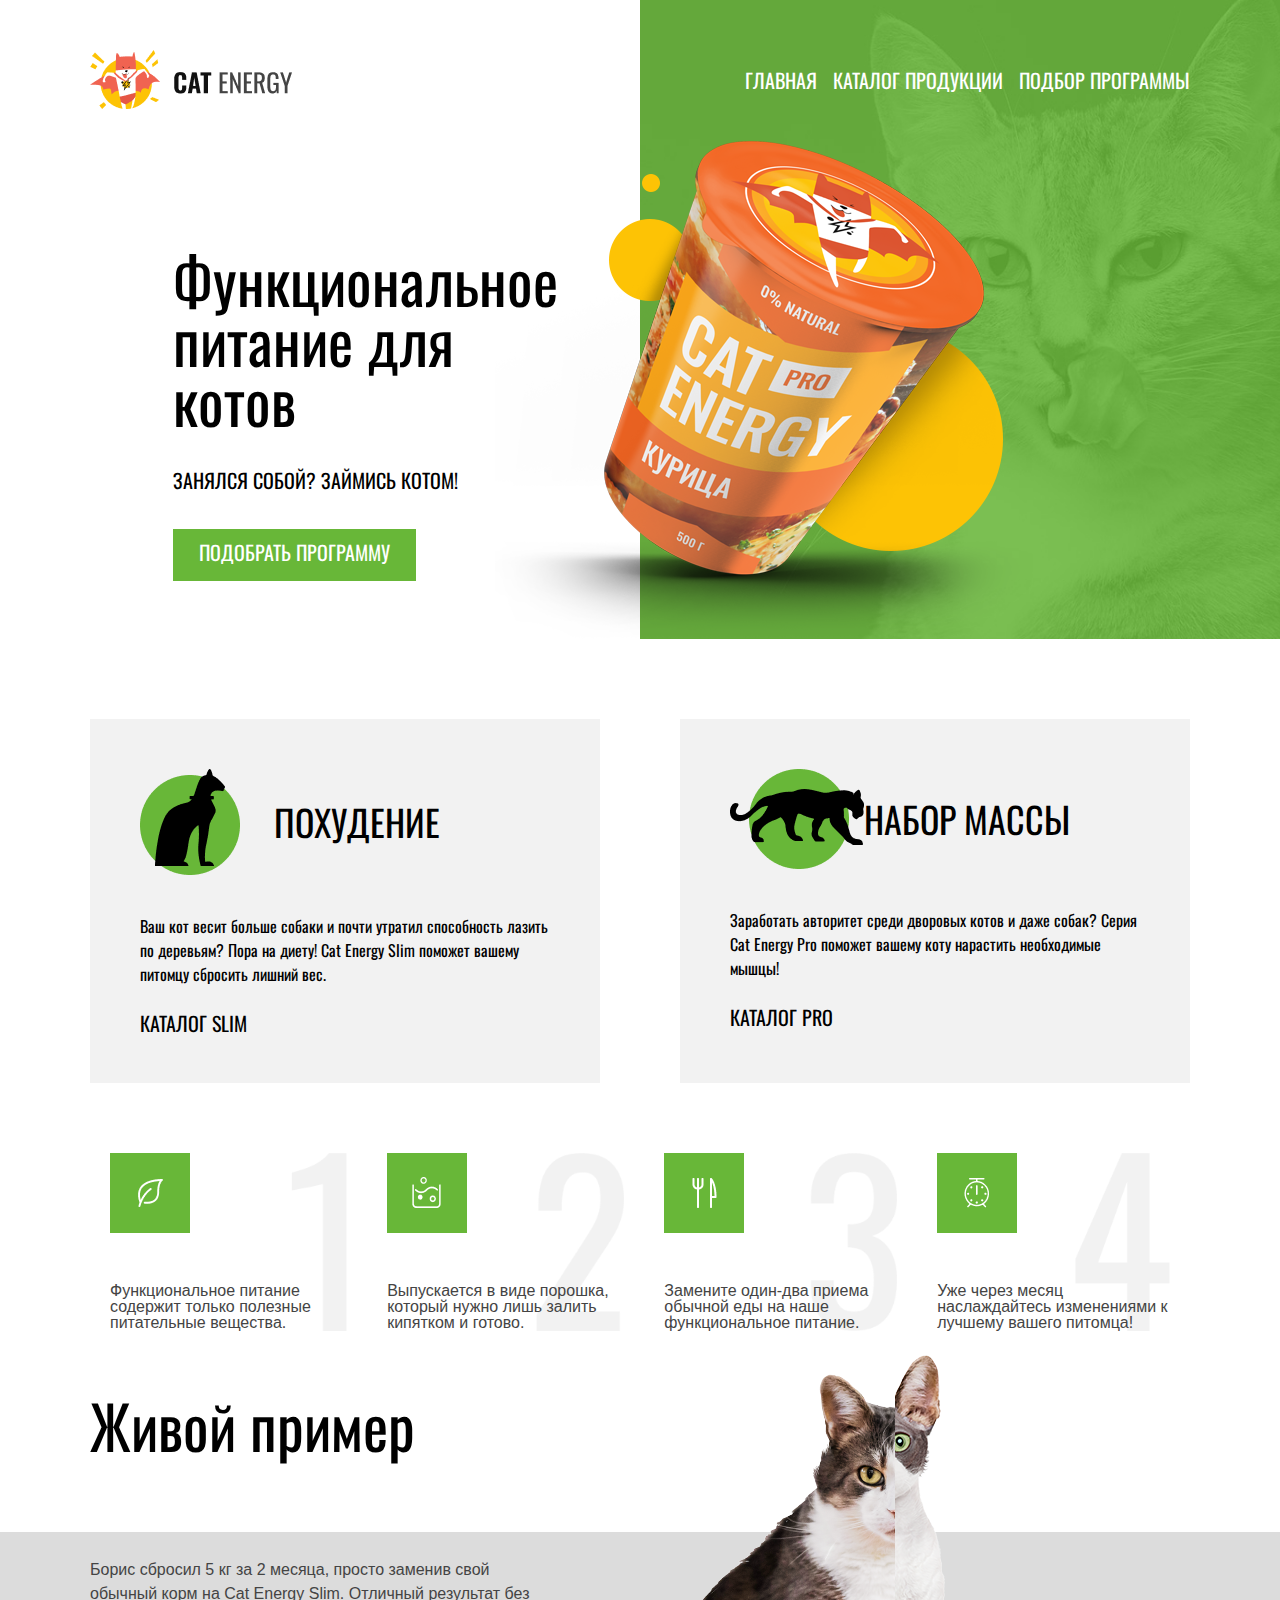
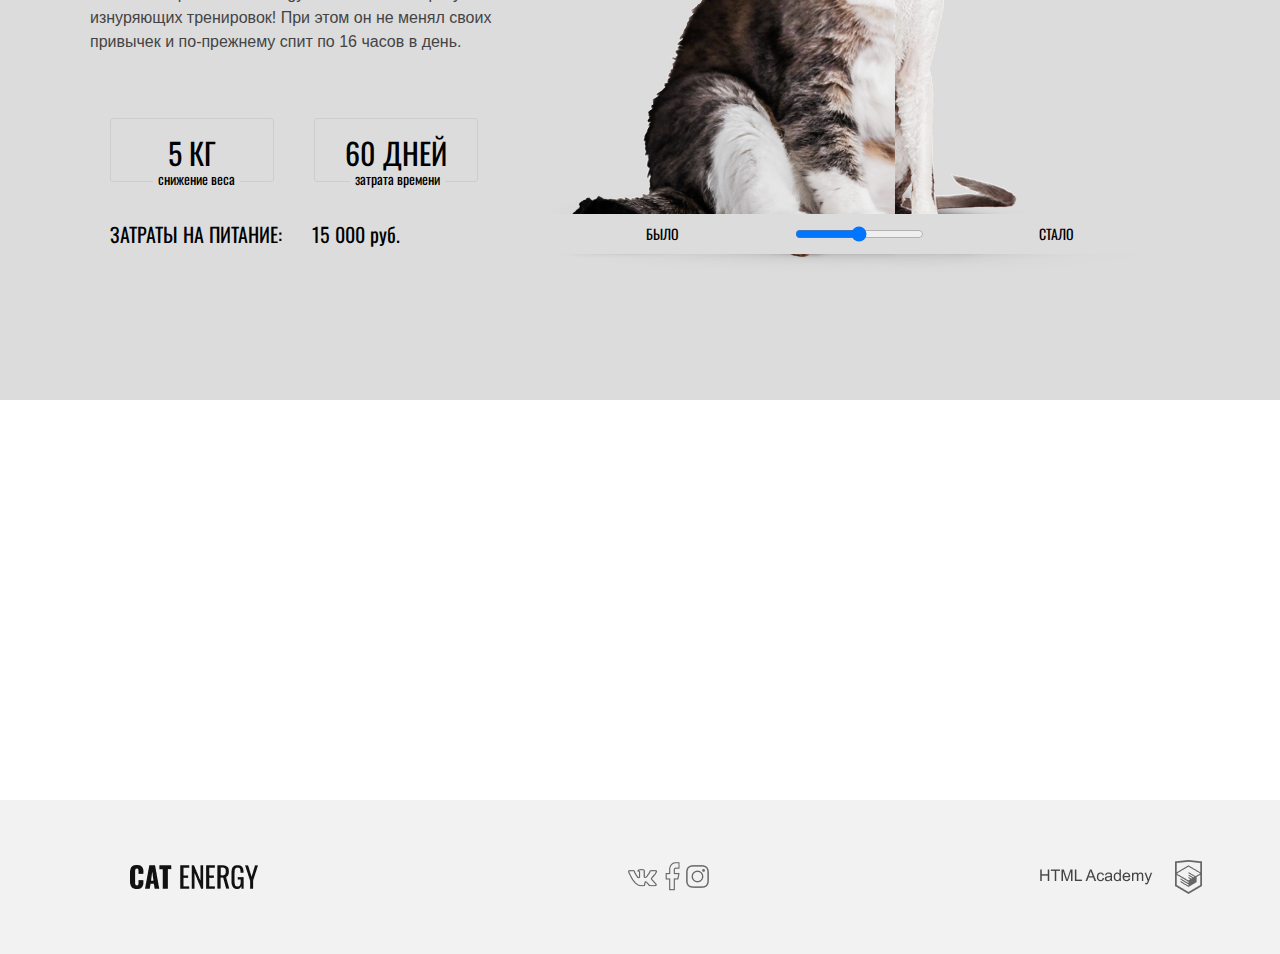
==== index.html @ 14d4b5c2 "Add files via upload" ====
<!DOCTYPE html>
<html lang="ru">

<head>
	<title>Cat Energy</title>
	<link rel="stylesheet" href="css/style.css">
	<meta http-equiv="Content-type" content="text/html;charset=UTF-8">
	<meta name="viewport" content="width=device-width, initial-scale=1.0 maximum-scale=1.0, user-scalable=0">
	<link rel="preconnect" href="https://fonts.googleapis.com">
	<link rel="preconnect" href="https://fonts.gstatic.com" crossorigin>
	<link href="https://fonts.googleapis.com/css2?family=Oswald&display=swap" rel="stylesheet">
	<link rel="shortcun icon" href="img/favicon.ico">
</head>

<body>
	<div class="wrapper">
		<main class="page">
			<div class="mainpage">
				<div class="container">
					<div class="mainpage_bg ibg"><img src="img/img/02.png" alt=""></div>
					<div class="mainpage__row">
						<div class="mainpage__left left">
							<div class="left__title">
								Функциональное питание для котов
							</div>
							<div class="left__slogan">
								Занялся собой? Займись котом!
							</div>
							<div class="left__btn"><a href="*">подобрать программу</a></div>
						</div>
						<div class="mainpage__right right">
							<div class="right__img">
								<img src="/img/img/01.png" alt="">
							</div>
						</div>
					</div>
				</div>
			</div>
			<header class="header">
				<div class="container">
					<nav class="header__menu menu">
						<div class="header__logo"><img src="/img/icon/logo.png" alt="logo"></div>
						<div class="menu__body">
							<ul class="menu__list">
								<li><a href="*" class="menu__link">главная</a></li>
								<li><a href="*" class="menu__link">каталог продукции</a></li>
								<li><a href="*" class="menu__link">подбор программы</a></li>
							</ul>
						</div>
					</nav>
					<div class="menu__icon icon-menu">
						<span></span>
						<span></span>
						<span></span>
					</div>
				</div>
			</header>
			<section class="content">
				<div class="container">
					<div class="content__deal deal">
						<div class="deal__row">
							<div class="deal__item">
								<div class="deal__logo">
									<div class="deal__logo_img">
										<img src="/img/img/03.png" alt="">
									</div>
									<div class="deal__logo_title">похудение</div>
								</div>
								<div class="deal__text">
									Ваш кот весит больше собаки и почти утратил способность
									лазить по деревьям? Пора на диету! Cat Energy Slim поможет
									вашему питомцу сбросить лишний вес.
								</div>
								<div class="deal__btn">
									<a href="*">Каталог Slim</a>
								</div>
							</div>
							<div class="deal__item">
								<div class="deal__logo">
									<div class="deal__logo_img">
										<img src="/img/img/04.png" alt="">
									</div>
									<div class="deal__logo_title">набор массы</div>
								</div>
								<div class="deal__text">
									Заработать авторитет среди дворовых котов и даже собак?
									Серия Cat Energy Pro поможет вашему коту нарастить
									необходимые мышцы!
								</div>
								<div class="deal__btn">
									<a href="*">каталог pro</a>
								</div>
							</div>
						</div>
					</div>
					<div class="content__how how">
						<div class="how__rows">
							<div class="how__row">
								<div class="how__item">
									<div class="how__logo">
										<img src="/img/icon/02.png" alt="">
									</div>
									<div class="how__text">
										Функциональное питание
										содержит только полезные
										питательные вещества.
									</div>
								</div>
								<div class="how__item_2">
									<div class="how__logo">
										<img src="/img/icon/03.png" alt="">
									</div>
									<div class="how__text">
										Выпускается в виде порошка,
										который нужно лишь залить
										кипятком и готово.
									</div>
								</div>
							</div>
							<div class="how__row">
								<div class="how__item_3">
									<div class="how__logo">
										<img src="/img/icon/04.png" alt="">
									</div>
									<div class="how__text">
										Замените один-два приема
										обычной еды на наше
										функциональное питание.
									</div>
								</div>
								<div class="how__item_4">
									<div class="how__logo">
										<img src="/img/icon/05.png" alt="">
									</div>
									<div class="how__text">
										Уже через месяц наслаждайтесь
										изменениями к лучшему
										вашего питомца!
									</div>
								</div>
							</div>
						</div>
					</div>
				</div>
			</section>
			<section class="exemple">
				<div class="container">
					<div class="exemple__grid">
						<div class="exemple__title">
							Живой пример
						</div>
						<div class="exemple__text">
							Борис сбросил 5 кг за 2 месяца, просто заменив свой
							обычный корм на Cat Energy Slim. Отличный результат
							без изнуряющих тренировок! При этом он не менял своих
							привычек и по-прежнему спит по 16 часов в день.
						</div>
						<div class="exemple__number number">
							<div class="number__row">
								<div class="number__column">
									<div class="number__title">
										5 КГ
									</div>
									<div class="number__title">
										60 ДНЕЙ
									</div>
								</div>
								<div class="number__column">
									<div class="number__subtitle">
										снижение веса
									</div>
									<div class="number__subtitle">
										затрата времени
									</div>
								</div>
							</div>
						</div>
						<div class="exemple__number_2 number">
							<div class="number__text">
								ЗАТРАТЫ НА ПИТАНИЕ:
							</div>
							<div class="number__text">
								15 000 руб.
							</div>
						</div>
						<div class="exemple__img">
							<img src="img/img/05.png" alt="">
						</div>
						<div class="exemple__roll">
							БЫЛО
							<input type="range" min="1" max="200" value="100" class="slider" id="myRange">
							СТАЛО
						</div>
					</div>
				</div>
			</section>
			<section class="map">
				<iframe
					src="https://www.google.com/maps/embed?pb=!1m18!1m12!1m3!1d32891.277355798484!2d6.223869202313588!3d43.80469170395539!2m3!1f0!2f0!3f0!3m2!1i1024!2i768!4f13.1!3m3!1m2!1s0x12cbf0300a8e88ab%3A0x1ecd38f80a29cdb5!2sPont%20du%20Galetas!5e0!3m2!1sru!2sfr!4v1651930860690!5m2!1sru!2sfr"
					width="100%" height="400" style="border:0;" allowfullscreen="" loading="lazy"
					referrerpolicy="no-referrer-when-downgrade">
				</iframe>
			</section>
			<footer class="footer">
				<div class="container">
					<div class="footer__row">
						<div class="footer__logo"><img src="/img/icon/footer-logo 2.png" alt=""></div>
						<ul class="footer__links">
							<li class="footer__link"><a href="#"><img src="/img/icon/icon_vkontakte.png" alt=""></a>
							</li>
							<li class="footer__link"><a href="#"><img src="/img/icon/icon_facebook.png" alt=""></a>
							</li>
							<li class="footer__link"><a href="#"><img src="/img/icon/icon_instagram.png" alt=""></a>
							</li>
						</ul>
						<div class="footer__copyright">
							<a href="#"><img src="img/icon/logo_html.png" alt=""></a>
						</div>
					</div>
				</div>
			</footer>
		</main>
	</div>

	<script src="js/script.js"></script>
</body>

</html>
---- css/style.css ----
@charset "UTF-8";
/*Обнуление*/
* {
  padding: 0;
  margin: 0;
  border: 0;
}

*, *:before, *:after {
  -webkit-box-sizing: border-box;
  box-sizing: border-box;
}

:focus, :active {
  outline: none;
}

a:focus, a:active {
  outline: none;
}

nav, footer, header, aside {
  display: block;
}

html, body {
  height: 100%;
  width: 100%;
  font-size: 100%;
  line-height: 1;
  font-size: 14px;
  -ms-text-size-adjust: 100%;
  -moz-text-size-adjust: 100%;
  -webkit-text-size-adjust: 100%;
}

input, button, textarea {
  font-family: lato;
}

input::-ms-clear {
  display: none;
}

button {
  cursor: pointer;
}

button::-moz-focus-inner {
  padding: 0;
  border: 0;
}

a, a:visited {
  text-decoration: none;
}

a:hover {
  text-decoration: none;
}

ul li {
  list-style: none;
}

img {
  vertical-align: top;
}

h1, h2, h3, h4, h5, h6 {
  font-size: inherit;
  font-weight: inherit;
}

/*--------------------*/
.ibg {
  background-position: center;
  background-size: cover;
  background-repeat: no-repeat;
  position: relative;
}

.ibg img {
  width: 0;
  height: 0;
  position: absolute;
  top: 0;
  left: 0;
  opacity: 0;
  visibility: hidden;
}

.wrapper {
  overflow: hidden;
  min-height: 100%;
}

.page {
  position: absolute;
  height: 100%;
  width: 100%;
  top: 0;
  left: 0;
  display: -webkit-box;
  display: -ms-flexbox;
  display: flex;
  -webkit-box-orient: vertical;
  -webkit-box-direction: normal;
      -ms-flex-direction: column;
          flex-direction: column;
  font-family: Oswald;
}

.container {
  max-width: 1130px;
  padding: 0px 15px;
  margin: 0 auto;
}

.mainpage {
  -webkit-box-flex: 0;
      -ms-flex: 0 1 100%;
          flex: 0 1 100%;
  position: relative;
}
.mainpage_bg {
  position: absolute;
  width: 50%;
  height: 100%;
  left: 50%;
  top: 0;
}
.mainpage__row {
  margin: 140px 0 0 0;
  display: -webkit-box;
  display: -ms-flexbox;
  display: flex;
  -webkit-box-pack: center;
      -ms-flex-pack: center;
          justify-content: center;
}
.mainpage__left {
  -webkit-box-flex: 0;
      -ms-flex: 0 1 37%;
          flex: 0 1 37%;
  margin: 110px 0px 0px 80px;
}
.mainpage__right {
  -webkit-box-flex: 0;
      -ms-flex: 0 1 63%;
          flex: 0 1 63%;
  margin: 0 0 0 -85px;
}

.left__title {
  font-size: 60px;
  line-height: 60px;
}
.left__slogan {
  font-size: 20px;
  line-height: 20px;
  margin: 40px 0px 52px 0px;
  text-transform: uppercase;
}
.left__btn {
  font-size: 20px;
  background: #68B738;
  padding: 8px 26px 14px 26px;
  display: inline;
  text-transform: uppercase;
}
.left__btn a {
  color: #FFF;
}
.left__btn a:hover {
  -webkit-text-decoration: underline solid #fff 2px;
          text-decoration: underline solid #fff 2px;
}

.right {
  position: relative;
}
.header {
  padding: 50px 0 0 0;
  position: absolute;
  z-index: 50;
  -webkit-box-align: center;
      -ms-flex-align: center;
          align-items: center;
  -webkit-box-pack: justify;
      -ms-flex-pack: justify;
          justify-content: space-between;
  width: 100%;
}
.header__menu {
  display: -webkit-box;
  display: -ms-flexbox;
  display: flex;
  -webkit-box-flex: 0;
      -ms-flex: 0 1 80%;
          flex: 0 1 80%;
  -webkit-box-align: center;
      -ms-flex-align: center;
          align-items: center;
  -webkit-box-pack: justify;
      -ms-flex-pack: justify;
          justify-content: space-between;
}
.header__logo {
  text-align: left;
  -webkit-box-flex: 0;
      -ms-flex: 0 1 20%;
          flex: 0 1 20%;
}

.menu__list {
  display: -webkit-box;
  display: -ms-flexbox;
  display: flex;
}
.menu__link {
  font-size: 20px;
  color: #fff;
  text-transform: uppercase;
  margin: 0px 16px;
}
.menu__link:last-child {
  margin: 0px 0px 0px 16px;
}
.menu__link:hover {
  -webkit-text-decoration: underline solid #fff 2px;
          text-decoration: underline solid #fff 2px;
}

@media (max-width: 980px) {
  .mainpage__left {
    margin: 110px 0px 0px 0px;
  }
}
@media (max-width: 925px) {
  .menu__link {
    font-size: 16px;
  }
}
@media (max-width: 868px) {
  .menu__link {
    font-size: 16px;
  }

  .left__title {
    font-size: 40px;
    line-height: 40px;
    z-index: 2;
    position: relative;
  }
  .left__slogan {
    font-size: 16px;
    line-height: 16px;
    margin: 40px 0px 50px 0px;
    z-index: 2;
    position: relative;
  }
  .left__btn {
    font-size: 16px;
    background: #68B738;
    padding: 6px 20px 10px 20px;
  }
  .left__btn a {
    color: #FFF;
  }

  .icon-menu span {
    background: #68B738;
  }
}
@media (max-width: 767px) {
  .menu__body {
    position: fixed;
    width: 100%;
    height: 100%;
    top: 0;
    left: 0;
    background: #68B738;
    padding: 150px 0 20px 0;
    overflow: auto;
    -webkit-transition: all 0.3s ease 0s;
    transition: all 0.3s ease 0s;
    -webkit-transform: translate(-100%, 0px);
            transform: translate(-100%, 0px);
  }
  .menu__body.active {
    -webkit-transform: translate(0%, 0px);
            transform: translate(0%, 0px);
  }
  .menu__list {
    -webkit-box-orient: vertical;
    -webkit-box-direction: normal;
        -ms-flex-direction: column;
            flex-direction: column;
    -webkit-box-pack: center;
        -ms-flex-pack: center;
            justify-content: center;
    -webkit-box-align: center;
        -ms-flex-align: center;
            align-items: center;
  }
  .menu__list li {
    padding: 0 0 45px 0;
  }
  .menu__list li:nth-child(2), .menu__list li:nth-child(3) {
    padding: 0 0 45px 0;
  }
  .menu__list li:nth-child(2)::after, .menu__list li:nth-child(3)::after {
    display: block;
  }
  .menu__list li:last-child {
    padding: 0;
  }
  .menu__list li:after {
    width: 4px;
    height: 4px;
    background-color: #fff;
    right: 50%;
    top: 40px;
    margin: 0 -2px 0 0;
  }
  .menu__link {
    color: #fff;
    font-size: 20px;
  }

  .icon-menu {
    z-index: 5;
    display: block;
    position: absolute;
    top: 20px;
    right: 10px;
    width: 30px;
    height: 18px;
    cursor: pointer;
  }
  .icon-menu span {
    top: 8px;
    left: 0;
    position: absolute;
    width: 100%;
    height: 2px;
    background: #000;
    -webkit-transition: all 0.3s ease 0s;
    transition: all 0.3s ease 0s;
  }
  .icon-menu span:first-child {
    top: 0px;
  }
  .icon-menu span:last-child {
    top: auto;
    bottom: 0px;
  }
  .icon-menu.active span {
    background-color: #fff;
    -webkit-transform: scale(0);
            transform: scale(0);
    -webkit-transition: all 0.3s ease 0s;
    transition: all 0.3s ease 0s;
  }
  .icon-menu.active span:first-child {
    -webkit-transform: rotate(45deg);
            transform: rotate(45deg);
    top: 8px;
    -webkit-transition: all 0.3s ease 0s;
    transition: all 0.3s ease 0s;
  }
  .icon-menu.active span:last-child {
    -webkit-transform: rotate(-45deg);
            transform: rotate(-45deg);
    bottom: 8px;
    -webkit-transition: all 0.3s ease 0s;
    transition: all 0.3s ease 0s;
  }

  .mainpage__row {
    margin: 40px 0 0 0;
    -webkit-box-orient: vertical;
    -webkit-box-direction: normal;
        -ms-flex-direction: column;
            flex-direction: column;
    -webkit-box-align: center;
        -ms-flex-align: center;
            align-items: center;
  }
  .mainpage_bg {
    display: none;
  }

  .left__btn {
    z-index: 2;
    position: relative;
  }

  .header__logo {
    position: absolute;
    top: 1px;
    left: 32%;
    z-index: 2;
  }
}
@media (max-width: 480px) {
  .header__logo {
    position: absolute;
    top: 1px;
    left: 20%;
    z-index: 2;
  }

  .header {
    margin: 10px 0 10px 0;
    position: relative;
    -webkit-box-ordinal-group: 2;
        -ms-flex-order: 1;
            order: 1;
  }

  .mainpage {
    -webkit-box-ordinal-group: 3;
        -ms-flex-order: 2;
            order: 2;
  }
  .mainpage__row {
    margin: 0;
    -webkit-box-orient: vertical;
    -webkit-box-direction: normal;
        -ms-flex-direction: column;
            flex-direction: column;
  }
  .mainpage_bg {
    display: block;
    position: absolute;
    width: 100%;
    height: 60%;
    left: 0;
    top: 0;
    top: 60px;
  }
  .mainpage__right img {
    width: 90%;
    height: 90%;
    top: 10;
    left: 10%;
    position: relative;
    -o-object-fit: contain;
       object-fit: contain;
  }

  .left {
    color: #FFF;
    text-align: center;
  }
  .left__title {
    font-size: 36px;
  }
  .left__slogan {
    font-size: 14px;
  }
  .left__btn {
    position: absolute;
    font-size: 20px;
    top: 80%;
    left: 10%;
    padding: 7px 60px;
  }
}
.content {
  -webkit-box-ordinal-group: 4;
      -ms-flex-order: 3;
          order: 3;
}

.deal__row {
  display: -webkit-box;
  display: -ms-flexbox;
  display: flex;
}
.deal__item {
  -webkit-box-flex: 0;
      -ms-flex: 0 1 50%;
          flex: 0 1 50%;
  padding: 50px;
  background: #f2f2f2;
  margin: 80px 40px 70px 0px;
}
.deal__item:last-child {
  margin: 80px 0px 70px 40px;
}
.deal__logo {
  display: -webkit-box;
  display: -ms-flexbox;
  display: flex;
  -webkit-box-align: center;
      -ms-flex-align: center;
          align-items: center;
}
.deal__logo_img {
  -webkit-box-flex: 0;
      -ms-flex: 0 1 134px;
          flex: 0 1 134px;
}
.deal__logo_title {
  text-align: left;
  font-size: 36px;
  text-transform: uppercase;
}
.deal__text {
  font-size: 16px;
  line-height: 24px;
  margin: 39px 0 27px 0;
}
.deal__btn {
  display: -webkit-box;
  display: -ms-flexbox;
  display: flex;
  -webkit-box-align: center;
      -ms-flex-align: center;
          align-items: center;
  vertical-align: center;
  -webkit-box-pack: justify;
      -ms-flex-pack: justify;
          justify-content: space-between;
  font-size: 20px;
  text-transform: uppercase;
  -webkit-box-pack: left;
      -ms-flex-pack: left;
          justify-content: left;
}
.deal__btn a {
  color: #000;
}
.deal__btn :hover {
  -webkit-text-decoration: underline #000 2px solid;
          text-decoration: underline #000 2px solid;
}

@media (max-width: 900px) {
  .deal__item {
    padding: 30px;
    margin: 20px 20px;
  }
  .deal__item:last-child {
    margin: 20px 20px;
  }
}
@media (max-width: 767px) {
  .deal__row {
    -webkit-box-orient: vertical;
    -webkit-box-direction: normal;
        -ms-flex-direction: column;
            flex-direction: column;
  }
}
.how__rows {
  display: -webkit-box;
  display: -ms-flexbox;
  display: flex;
}
.how__row {
  display: -webkit-box;
  display: -ms-flexbox;
  display: flex;
  -webkit-box-align: center;
      -ms-flex-align: center;
          align-items: center;
  -webkit-box-pack: justify;
      -ms-flex-pack: justify;
          justify-content: space-between;
}
.how__item {
  display: -webkit-box;
  display: -ms-flexbox;
  display: flex;
  -webkit-box-orient: vertical;
  -webkit-box-direction: normal;
      -ms-flex-direction: column;
          flex-direction: column;
  -webkit-box-pack: justify;
      -ms-flex-pack: justify;
          justify-content: space-between;
  -webkit-box-flex: 0;
      -ms-flex: 0 1 50%;
          flex: 0 1 50%;
  margin: 20px 20px 20px 20px;
  font-family: Arial, "Helvetica Neue", Helvetica, sans-serif;
  font-size: 16px;
  color: #444;
  position: relative;
  background: url(/img/icon/1.png) no-repeat right;
  background-size: contain;
  height: 100%;
}
.how__item_2 {
  display: -webkit-box;
  display: -ms-flexbox;
  display: flex;
  -webkit-box-orient: vertical;
  -webkit-box-direction: normal;
      -ms-flex-direction: column;
          flex-direction: column;
  -webkit-box-pack: justify;
      -ms-flex-pack: justify;
          justify-content: space-between;
  -webkit-box-flex: 0;
      -ms-flex: 0 1 50%;
          flex: 0 1 50%;
  margin: 20px 20px 20px 20px;
  font-family: Arial, "Helvetica Neue", Helvetica, sans-serif;
  font-size: 16px;
  color: #444;
  position: relative;
  background: url(/img/icon/2.png) no-repeat right;
  background-size: contain;
  height: 100%;
}
.how__item_3 {
  display: -webkit-box;
  display: -ms-flexbox;
  display: flex;
  -webkit-box-orient: vertical;
  -webkit-box-direction: normal;
      -ms-flex-direction: column;
          flex-direction: column;
  -webkit-box-pack: justify;
      -ms-flex-pack: justify;
          justify-content: space-between;
  -webkit-box-flex: 0;
      -ms-flex: 0 1 50%;
          flex: 0 1 50%;
  margin: 20px 20px 20px 20px;
  font-family: Arial, "Helvetica Neue", Helvetica, sans-serif;
  font-size: 16px;
  color: #444;
  position: relative;
  background: url(/img/icon/3.png) no-repeat right;
  background-size: contain;
  height: 100%;
}
.how__item_4 {
  display: -webkit-box;
  display: -ms-flexbox;
  display: flex;
  -webkit-box-orient: vertical;
  -webkit-box-direction: normal;
      -ms-flex-direction: column;
          flex-direction: column;
  -webkit-box-pack: justify;
      -ms-flex-pack: justify;
          justify-content: space-between;
  -webkit-box-flex: 0;
      -ms-flex: 0 1 50%;
          flex: 0 1 50%;
  margin: 20px 20px 20px 20px;
  font-family: Arial, "Helvetica Neue", Helvetica, sans-serif;
  font-size: 16px;
  color: #444;
  position: relative;
  background: url(/img/icon/4.png) no-repeat right;
  background-size: contain;
  height: 100%;
}
.how__logo {
  height: 100%;
  width: 100%;
}
.how__text {
  padding: 10px 0 0 0;
}

@media (max-width: 800px) {
  .how__row {
    margin: 0;
  }
  .how__rows {
    -webkit-box-orient: vertical;
    -webkit-box-direction: normal;
        -ms-flex-direction: column;
            flex-direction: column;
  }
  .how__item {
    margin: 0 60px 20px 20px;
  }
  .how__item_2 {
    margin: 0 20px 20px 60px;
  }
  .how__item_3 {
    margin: 0 60px 20px 20px;
  }
  .how__item_4 {
    margin: 0 20px 20px 60px;
  }
}
@media (max-width: 480px) {
  .how__row {
    margin: 0;
    -webkit-box-orient: vertical;
    -webkit-box-direction: normal;
        -ms-flex-direction: column;
            flex-direction: column;
  }
  .how__item {
    margin: 20px 25%;
  }
  .how__item_2 {
    margin: 20px 25%;
  }
  .how__item_3 {
    margin: 20px 25%;
  }
  .how__item_4 {
    margin: 20px 25%;
  }
}
.exemple {
  -webkit-box-ordinal-group: 5;
      -ms-flex-order: 4;
          order: 4;
  background: -webkit-gradient(linear, left bottom, left top, from(gainsboro), color-stop(70%, gainsboro), color-stop(70%, white));
  background: linear-gradient(0deg, gainsboro 0%, gainsboro 70%, white 70%);
  max-width: 100%;
  padding: 20px 0px 60px 0px;
}
.exemple__grid {
  display: -ms-grid;
  display: grid;
  -ms-grid-columns: 40% 60%;
  grid-template-columns: 40% 60%;
  -ms-grid-rows: minmax(160px, 0.4fr) minmax(140px, 0.4fr) 120px 40px;
  grid-template-rows: minmax(160px, 0.4fr) minmax(140px, 0.4fr) 120px 40px;
}
.exemple__grid > *:nth-child(1) {
  -ms-grid-row: 1;
  -ms-grid-column: 1;
}
.exemple__grid > *:nth-child(2) {
  -ms-grid-row: 1;
  -ms-grid-column: 2;
}
.exemple__grid > *:nth-child(3) {
  -ms-grid-row: 2;
  -ms-grid-column: 1;
}
.exemple__grid > *:nth-child(4) {
  -ms-grid-row: 2;
  -ms-grid-column: 2;
}
.exemple__grid > *:nth-child(5) {
  -ms-grid-row: 3;
  -ms-grid-column: 1;
}
.exemple__grid > *:nth-child(6) {
  -ms-grid-row: 3;
  -ms-grid-column: 2;
}
.exemple__grid > *:nth-child(7) {
  -ms-grid-row: 4;
  -ms-grid-column: 1;
}
.exemple__grid > *:nth-child(8) {
  -ms-grid-row: 4;
  -ms-grid-column: 2;
}
.exemple__title {
  padding: 10% 0 0 0;
  font-family: Oswald;
  font-size: 60px;
}
.exemple__text {
  padding: 8% 0 0 0;
  font-family: Arial, "Helvetica Neue", Helvetica, sans-serif;
  color: #444;
  font-size: 16px;
  line-height: 24px;
}
.exemple__number {
  display: -webkit-box;
  display: -ms-flexbox;
  display: flex;
}
.exemple__number_2 {
  display: -webkit-box;
  display: -ms-flexbox;
  display: flex;
}
.exemple__img {
  -ms-grid-row: 1;
  -ms-grid-row-span: 3;
  grid-row: 1/4;
  -ms-grid-column: 2;
  -ms-grid-column-span: 1;
  grid-column: 2/3;
}
.exemple__roll {
  display: -webkit-box;
  display: -ms-flexbox;
  display: flex;
  -webkit-box-align: center;
      -ms-flex-align: center;
          align-items: center;
  -webkit-box-pack: space-evenly;
      -ms-flex-pack: space-evenly;
          justify-content: space-evenly;
  text-align: center;
  -webkit-appearance: none;
  -moz-appearance: none;
       appearance: none;
  width: 100%;
  background: #dcdcdc;
  outline: none;
  opacity: 1;
  -webkit-transition: opacity 0.2s;
  transition: opacity 0.2s;
}

.number {
  -webkit-box-align: center;
      -ms-flex-align: center;
          align-items: center;
}
.number__row {
  display: -webkit-box;
  display: -ms-flexbox;
  display: flex;
  -webkit-box-align: center;
      -ms-flex-align: center;
          align-items: center;
  -webkit-box-orient: vertical;
  -webkit-box-direction: normal;
      -ms-flex-direction: column;
          flex-direction: column;
}
.number__column {
  display: -webkit-box;
  display: -ms-flexbox;
  display: flex;
  -webkit-box-align: center;
      -ms-flex-align: center;
          align-items: center;
}
.number__title {
  margin: 0px 20px 4px 20px;
  font-size: 30px;
  line-height: 37px;
  padding: 15px 30px 10px 30px;
  border: 1px solid #CDCDCD;
  border-radius: 3px;
}
.number__title:first-child {
  padding: 15px 57px 10px 57px;
}
.number__subtitle {
  margin: -15px 50px 0px 60px;
  padding: 1px 5px 5px 5px;
  background-color: #dcdcdc;
}
.number__text {
  font-size: 20px;
  line-height: 20px;
  margin: 0 10px 0 20px;
}

@media (max-width: 1060px) {
  .number__title {
    font-size: 24px;
  }
  .number__subtitle {
    font-size: 12px;
  }
}
@media (max-width: 990px) {
  .exemple {
    background: -webkit-gradient(linear, left bottom, left top, from(gainsboro), color-stop(85%, gainsboro), color-stop(85%, white));
    background: linear-gradient(0deg, gainsboro 0%, gainsboro 85%, white 85%);
    padding: 20px 0px 0px 0px;
  }
  .exemple__grid {
    display: -ms-grid;
    display: grid;
    -ms-grid-columns: 50% 50%;
    grid-template-columns: 50% 50%;
    -ms-grid-rows: minmax(100px, 0.4fr) minmax(80px, 0.4fr) 120px minmax(80px, 100%) 80px;
    grid-template-rows: minmax(100px, 0.4fr) minmax(80px, 0.4fr) 120px minmax(80px, 100%) 80px;
  }
  .exemple__grid > *:nth-child(1) {
    -ms-grid-row: 1;
    -ms-grid-column: 1;
  }
  .exemple__grid > *:nth-child(2) {
    -ms-grid-row: 1;
    -ms-grid-column: 2;
  }
  .exemple__grid > *:nth-child(3) {
    -ms-grid-row: 2;
    -ms-grid-column: 1;
  }
  .exemple__grid > *:nth-child(4) {
    -ms-grid-row: 2;
    -ms-grid-column: 2;
  }
  .exemple__grid > *:nth-child(5) {
    -ms-grid-row: 3;
    -ms-grid-column: 1;
  }
  .exemple__grid > *:nth-child(6) {
    -ms-grid-row: 3;
    -ms-grid-column: 2;
  }
  .exemple__grid > *:nth-child(7) {
    -ms-grid-row: 4;
    -ms-grid-column: 1;
  }
  .exemple__grid > *:nth-child(8) {
    -ms-grid-row: 4;
    -ms-grid-column: 2;
  }
  .exemple__grid > *:nth-child(9) {
    -ms-grid-row: 5;
    -ms-grid-column: 1;
  }
  .exemple__grid > *:nth-child(10) {
    -ms-grid-row: 5;
    -ms-grid-column: 2;
  }
  .exemple__title {
    padding: 0;
    -ms-grid-row: 1;
    -ms-grid-row-span: 1;
    grid-row: 1/2;
    -ms-grid-column: 1;
    -ms-grid-column-span: 2;
    grid-column: 1/3;
  }
  .exemple__text {
    padding: 0;
    -ms-grid-row: 2;
    -ms-grid-row-span: 1;
    grid-row: 2/3;
    -ms-grid-column: 1;
    -ms-grid-column-span: 2;
    grid-column: 1/3;
  }
  .exemple__number {
    -ms-grid-row: 3;
    -ms-grid-row-span: 1;
    grid-row: 3/4;
    -ms-grid-column: 1;
    -ms-grid-column-span: 1;
    grid-column: 1/2;
  }
  .exemple__number_2 {
    -ms-grid-row: 3;
    -ms-grid-row-span: 1;
    grid-row: 3/4;
    -ms-grid-column: 2;
    -ms-grid-column-span: 1;
    grid-column: 2/3;
  }
  .exemple__img {
    -ms-grid-row: 4;
    -ms-grid-row-span: 1;
    grid-row: 4/5;
    -ms-grid-column: 1;
    -ms-grid-column-span: 2;
    grid-column: 1/3;
    height: 100%;
    width: 100%;
    position: relative;
    text-align: center;
  }
  .exemple__img img {
    -o-object-fit: contain;
       object-fit: contain;
    height: 100%;
    width: 100%;
    position: relative;
    left: 0;
    top: 0;
  }
  .exemple__roll {
    margin: -250px 0 0 0;
    -ms-grid-row: 5;
    -ms-grid-row-span: 1;
    grid-row: 5/6;
    -ms-grid-column: 1;
    -ms-grid-column-span: 2;
    grid-column: 1/3;
  }

  .number {
    -webkit-box-align: center;
        -ms-flex-align: center;
            align-items: center;
  }
  .number__row {
    display: -webkit-box;
    display: -ms-flexbox;
    display: flex;
    -webkit-box-align: center;
        -ms-flex-align: center;
            align-items: center;
    -webkit-box-orient: vertical;
    -webkit-box-direction: normal;
        -ms-flex-direction: column;
            flex-direction: column;
  }
  .number__column {
    display: -webkit-box;
    display: -ms-flexbox;
    display: flex;
    -webkit-box-align: center;
        -ms-flex-align: center;
            align-items: center;
  }
  .number__title {
    margin: 0px 20px 4px 20px;
    font-size: 30px;
    line-height: 37px;
    padding: 15px 30px 10px 30px;
    border: 1px solid #CDCDCD;
    border-radius: 3px;
  }
  .number__title:first-child {
    padding: 15px 57px 10px 57px;
  }
  .number__subtitle {
    margin: -15px 50px 0px 60px;
    padding: 1px 5px 5px 5px;
    background-color: #dcdcdc;
  }
  .number__text {
    font-size: 20px;
    line-height: 20px;
    margin: 0 10px 0 20px;
  }
}
@media (max-width: 850px) {
  .exemple {
    background: -webkit-gradient(linear, left bottom, left top, from(gainsboro), color-stop(82%, gainsboro), color-stop(82%, white));
    background: linear-gradient(0deg, gainsboro 0%, gainsboro 82%, white 82%);
  }

  .number__title {
    margin: 0px 10px 4px 10px;
    font-size: 24px;
  }
  .number__subtitle {
    font-size: 10px;
  }
  .number__text {
    font-size: 18px;
  }
}
@media (max-width: 748px) {
  .number__title {
    margin: 0px 10px 4px 10px;
    font-size: 24px;
    padding: 15px 20px 10px 20px;
  }
  .number__title:first-child {
    padding: 15px 41px 10px 41px;
  }
  .number__subtitle {
    font-size: 10px;
    margin: -12px 40px 0px 40px;
  }
  .number__text {
    font-size: 18px;
  }

  .exemple {
    background: -webkit-gradient(linear, left bottom, left top, from(gainsboro), color-stop(100%, gainsboro), to(white));
    background: linear-gradient(0deg, gainsboro 0%, gainsboro 100%, white 100%);
  }
  .exemple__grid {
    display: -webkit-box;
    display: -ms-flexbox;
    display: flex;
    -webkit-box-orient: vertical;
    -webkit-box-direction: normal;
        -ms-flex-direction: column;
            flex-direction: column;
  }
  .exemple__text {
    margin: 10px 50px 10px 0;
  }
  .exemple__number {
    margin: 0 auto;
  }
  .exemple__number_2 {
    margin: 0 auto;
    padding: 20px 0px;
  }
  .exemple__img {
    margin: 0 0 -100px 0;
  }
  .exemple__roll {
    margin: 0px 0px 20px 0px;
  }
}
@media (max-width: 580px) {
  .exemple__img {
    margin: 0 0 -50px 0;
  }
}
.map {
  -webkit-box-ordinal-group: 6;
      -ms-flex-order: 5;
          order: 5;
  height: 400px;
  width: 100%;
}

.footer {
  -webkit-box-ordinal-group: 7;
      -ms-flex-order: 6;
          order: 6;
  background: #f2f2f2;
  max-width: 100%;
}
.footer__row {
  display: -webkit-box;
  display: -ms-flexbox;
  display: flex;
  margin: 60px 0;
  -webkit-box-align: center;
      -ms-flex-align: center;
          align-items: center;
  -webkit-box-pack: justify;
      -ms-flex-pack: justify;
          justify-content: space-between;
}
.footer__logo {
  margin: 0 40px;
  -webkit-box-flex: 0;
      -ms-flex: 0 1 33.333%;
          flex: 0 1 33.333%;
}
.footer__links {
  margin: 0px 30%;
  -webkit-box-flex: 0;
      -ms-flex: 0 1 33.333%;
          flex: 0 1 33.333%;
  display: -webkit-box;
  display: -ms-flexbox;
  display: flex;
  -webkit-box-align: center;
      -ms-flex-align: center;
          align-items: center;
  -webkit-box-pack: justify;
      -ms-flex-pack: justify;
          justify-content: space-between;
}
.footer__copyright {
  text-align: right;
  -webkit-box-flex: 0;
      -ms-flex: 0 1 33.333%;
          flex: 0 1 33.333%;
}

@media (max-width: 1180px) {
  .footer__links {
    margin: 0px 20%;
  }
}
@media (max-width: 800px) {
  .footer__row {
    display: -webkit-box;
    display: -ms-flexbox;
    display: flex;
    -webkit-box-orient: vertical;
    -webkit-box-direction: normal;
        -ms-flex-direction: column;
            flex-direction: column;
  }
  .footer__logo {
    border-bottom: 2px solid #CDCDCD;
    padding: 0 30% 20px 30%;
  }
  .footer__links {
    margin: 20px 0 8px 0;
    border-bottom: 2px solid #CDCDCD;
    padding: 0 33% 20px 33%;
  }
  .footer__copyright {
    margin: 10px 0 0 0;
  }
}
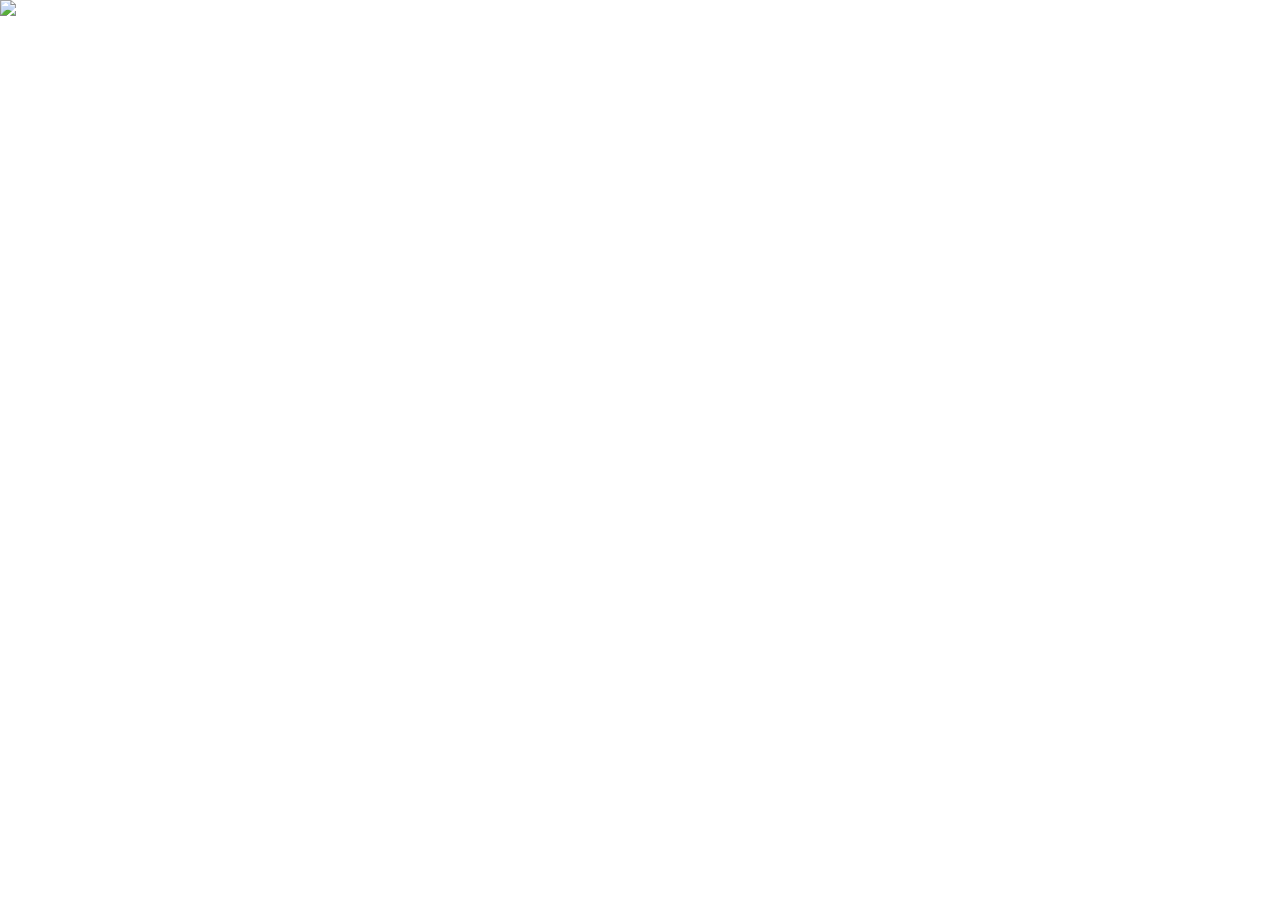
==== commit c3bea842: "Update index.html" ====
--- a/index.html
+++ b/index.html
@@ -14,215 +14,10 @@
 
 <body>
 	<div class="wrapper">
-		<main class="page">
-			<div class="mainpage">
-				<div class="container">
-					<div class="mainpage_bg ibg"><img src="img/img/02.png" alt=""></div>
-					<div class="mainpage__row">
-						<div class="mainpage__left left">
-							<div class="left__title">
-								Функциональное питание для котов
-							</div>
-							<div class="left__slogan">
-								Занялся собой? Займись котом!
-							</div>
-							<div class="left__btn"><a href="*">подобрать программу</a></div>
-						</div>
-						<div class="mainpage__right right">
-							<div class="right__img">
-								<img src="/img/img/01.png" alt="">
-							</div>
-						</div>
-					</div>
-				</div>
-			</div>
-			<header class="header">
-				<div class="container">
-					<nav class="header__menu menu">
-						<div class="header__logo"><img src="/img/icon/logo.png" alt="logo"></div>
-						<div class="menu__body">
-							<ul class="menu__list">
-								<li><a href="*" class="menu__link">главная</a></li>
-								<li><a href="*" class="menu__link">каталог продукции</a></li>
-								<li><a href="*" class="menu__link">подбор программы</a></li>
-							</ul>
-						</div>
-					</nav>
-					<div class="menu__icon icon-menu">
-						<span></span>
-						<span></span>
-						<span></span>
-					</div>
-				</div>
-			</header>
-			<section class="content">
-				<div class="container">
-					<div class="content__deal deal">
-						<div class="deal__row">
-							<div class="deal__item">
-								<div class="deal__logo">
-									<div class="deal__logo_img">
-										<img src="/img/img/03.png" alt="">
-									</div>
-									<div class="deal__logo_title">похудение</div>
-								</div>
-								<div class="deal__text">
-									Ваш кот весит больше собаки и почти утратил способность
-									лазить по деревьям? Пора на диету! Cat Energy Slim поможет
-									вашему питомцу сбросить лишний вес.
-								</div>
-								<div class="deal__btn">
-									<a href="*">Каталог Slim</a>
-								</div>
-							</div>
-							<div class="deal__item">
-								<div class="deal__logo">
-									<div class="deal__logo_img">
-										<img src="/img/img/04.png" alt="">
-									</div>
-									<div class="deal__logo_title">набор массы</div>
-								</div>
-								<div class="deal__text">
-									Заработать авторитет среди дворовых котов и даже собак?
-									Серия Cat Energy Pro поможет вашему коту нарастить
-									необходимые мышцы!
-								</div>
-								<div class="deal__btn">
-									<a href="*">каталог pro</a>
-								</div>
-							</div>
-						</div>
-					</div>
-					<div class="content__how how">
-						<div class="how__rows">
-							<div class="how__row">
-								<div class="how__item">
-									<div class="how__logo">
-										<img src="/img/icon/02.png" alt="">
-									</div>
-									<div class="how__text">
-										Функциональное питание
-										содержит только полезные
-										питательные вещества.
-									</div>
-								</div>
-								<div class="how__item_2">
-									<div class="how__logo">
-										<img src="/img/icon/03.png" alt="">
-									</div>
-									<div class="how__text">
-										Выпускается в виде порошка,
-										который нужно лишь залить
-										кипятком и готово.
-									</div>
-								</div>
-							</div>
-							<div class="how__row">
-								<div class="how__item_3">
-									<div class="how__logo">
-										<img src="/img/icon/04.png" alt="">
-									</div>
-									<div class="how__text">
-										Замените один-два приема
-										обычной еды на наше
-										функциональное питание.
-									</div>
-								</div>
-								<div class="how__item_4">
-									<div class="how__logo">
-										<img src="/img/icon/05.png" alt="">
-									</div>
-									<div class="how__text">
-										Уже через месяц наслаждайтесь
-										изменениями к лучшему
-										вашего питомца!
-									</div>
-								</div>
-							</div>
-						</div>
-					</div>
-				</div>
-			</section>
-			<section class="exemple">
-				<div class="container">
-					<div class="exemple__grid">
-						<div class="exemple__title">
-							Живой пример
-						</div>
-						<div class="exemple__text">
-							Борис сбросил 5 кг за 2 месяца, просто заменив свой
-							обычный корм на Cat Energy Slim. Отличный результат
-							без изнуряющих тренировок! При этом он не менял своих
-							привычек и по-прежнему спит по 16 часов в день.
-						</div>
-						<div class="exemple__number number">
-							<div class="number__row">
-								<div class="number__column">
-									<div class="number__title">
-										5 КГ
-									</div>
-									<div class="number__title">
-										60 ДНЕЙ
-									</div>
-								</div>
-								<div class="number__column">
-									<div class="number__subtitle">
-										снижение веса
-									</div>
-									<div class="number__subtitle">
-										затрата времени
-									</div>
-								</div>
-							</div>
-						</div>
-						<div class="exemple__number_2 number">
-							<div class="number__text">
-								ЗАТРАТЫ НА ПИТАНИЕ:
-							</div>
-							<div class="number__text">
-								15 000 руб.
-							</div>
-						</div>
-						<div class="exemple__img">
-							<img src="img/img/05.png" alt="">
-						</div>
-						<div class="exemple__roll">
-							БЫЛО
-							<input type="range" min="1" max="200" value="100" class="slider" id="myRange">
-							СТАЛО
-						</div>
-					</div>
-				</div>
-			</section>
-			<section class="map">
-				<iframe
-					src="https://www.google.com/maps/embed?pb=!1m18!1m12!1m3!1d32891.277355798484!2d6.223869202313588!3d43.80469170395539!2m3!1f0!2f0!3f0!3m2!1i1024!2i768!4f13.1!3m3!1m2!1s0x12cbf0300a8e88ab%3A0x1ecd38f80a29cdb5!2sPont%20du%20Galetas!5e0!3m2!1sru!2sfr!4v1651930860690!5m2!1sru!2sfr"
-					width="100%" height="400" style="border:0;" allowfullscreen="" loading="lazy"
-					referrerpolicy="no-referrer-when-downgrade">
-				</iframe>
-			</section>
-			<footer class="footer">
-				<div class="container">
-					<div class="footer__row">
-						<div class="footer__logo"><img src="/img/icon/footer-logo 2.png" alt=""></div>
-						<ul class="footer__links">
-							<li class="footer__link"><a href="#"><img src="/img/icon/icon_vkontakte.png" alt=""></a>
-							</li>
-							<li class="footer__link"><a href="#"><img src="/img/icon/icon_facebook.png" alt=""></a>
-							</li>
-							<li class="footer__link"><a href="#"><img src="/img/icon/icon_instagram.png" alt=""></a>
-							</li>
-						</ul>
-						<div class="footer__copyright">
-							<a href="#"><img src="img/icon/logo_html.png" alt=""></a>
-						</div>
-					</div>
-				</div>
-			</footer>
-		</main>
+		<img src="carte.jpg">
 	</div>
 
 	<script src="js/script.js"></script>
 </body>
 
-</html>+</html>
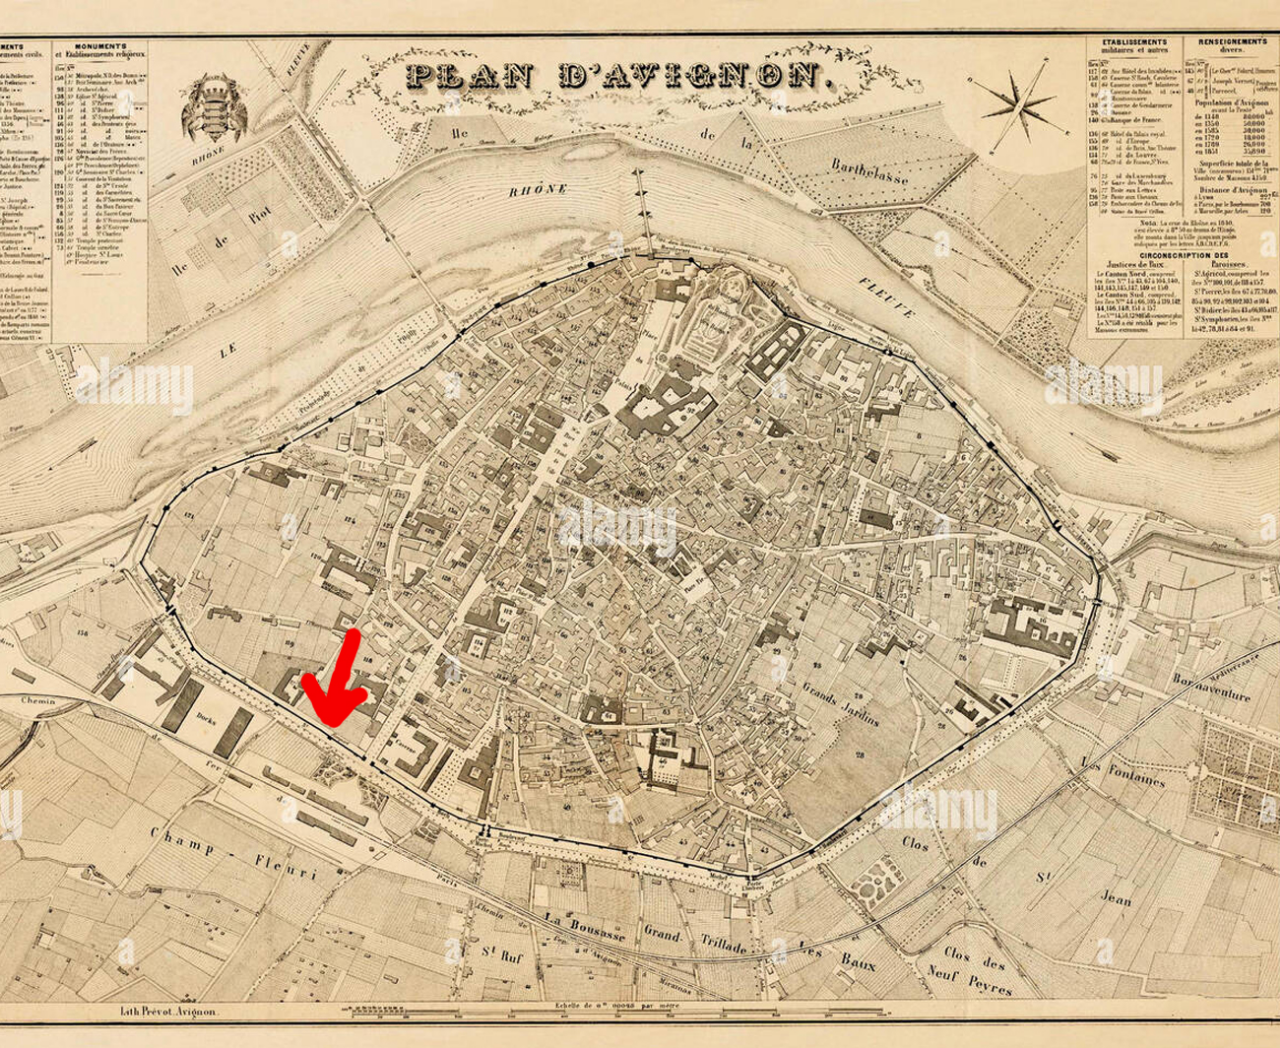
==== commit dff9e023: "Add files via upload" ====
--- a/index.html
+++ b/index.html
@@ -14,10 +14,13 @@
 
 <body>
 	<div class="wrapper">
-		<img src="carte.jpg">
+		<main class="page">
+			
+			<img src="carte.jpg">
+		</main>
 	</div>
 
 	<script src="js/script.js"></script>
 </body>
 
-</html>
+</html>